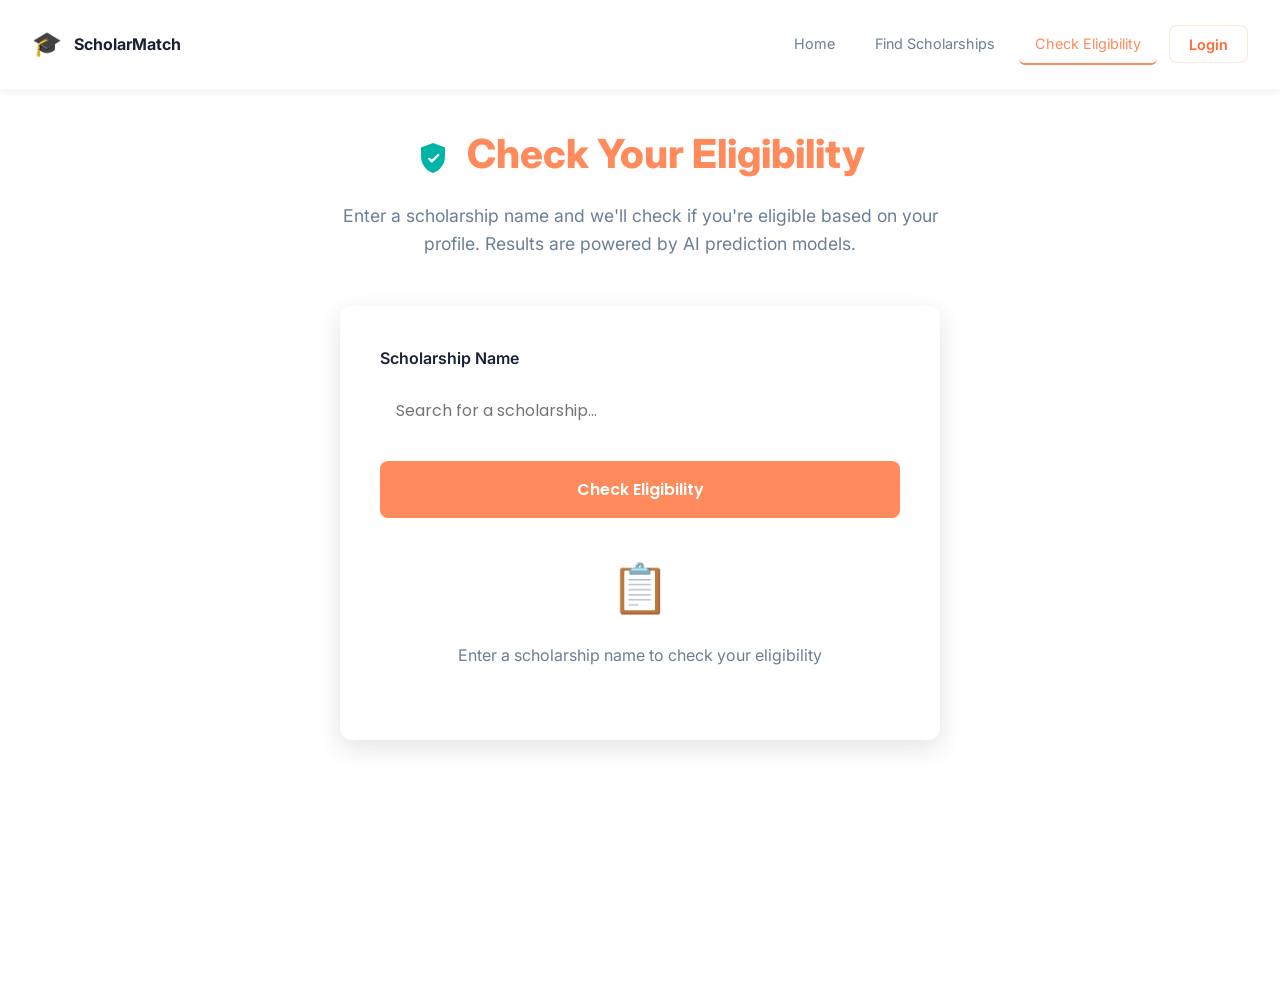
==== frontend/eligibility.html @ 8533b919 "Added check eligibility model" ====
<!DOCTYPE html>
<html lang="en">
<head>
  <meta charset="UTF-8" />
  <meta name="viewport" content="width=device-width, initial-scale=1.0" />
  <title>Eligibility Predictor - ScholarMatch</title>
  <link rel="preconnect" href="https://fonts.googleapis.com">
  <link rel="preconnect" href="https://fonts.gstatic.com" crossorigin>
  <link href="https://fonts.googleapis.com/css2?family=Poppins:wght@300;400;600;700;800&family=Inter:wght@400;500;600&display=swap" rel="stylesheet">
  <link rel="stylesheet" href="styles.css" />
  <style>
    body {
      background-color: var(--bg-light);
    }

    .eligibility-wrapper {
      min-height: 100vh;
      display: flex;
      flex-direction: column;
    }

    .eligibility-container {
      max-width: 1000px;
      margin: 0 auto;
      padding: 2rem 1rem;
      flex: 1;
      width: 100%;
    }

    .eligibility-hero {
      text-align: center;
      margin-bottom: 3rem;
    }

    .eligibility-hero h1 {
      font-size: 2.5rem;
      margin-bottom: 1rem;
      color: var(--primary);
      font-weight: 800;
    }

    .eligibility-hero p {
      font-size: 1.1rem;
      color: var(--text-light);
      max-width: 600px;
      margin: 0 auto;
    }

    .eligibility-card {
      background: var(--surface);
      padding: 2.5rem;
      border-radius: 12px;
      box-shadow: var(--shadow-md);
      max-width: 600px;
      margin: 0 auto;
    }

    .scholarship-input-group {
      margin-bottom: 1.5rem;
    }

    .scholarship-input-group label {
      display: block;
      font-size: 1rem;
      font-weight: 600;
      margin-bottom: 0.75rem;
      color: var(--text);
    }

    .search-input-wrapper {
      position: relative;
    }

    .scholarship-input-group input {
      width: 100%;
      padding: 0.875rem 1rem;
      border: 2px solid var(--border-color);
      border-radius: 8px;
      font-size: 1rem;
      font-family: 'Poppins', sans-serif;
      transition: all 0.3s ease;
      background: white;
    }

    .scholarship-input-group input:focus {
      outline: none;
      border-color: var(--primary);
      box-shadow: 0 0 0 3px rgba(255, 138, 91, 0.1);
    }

    .autocomplete-list {
      position: absolute;
      top: 100%;
      left: 0;
      right: 0;
      background: white;
      border: 2px solid var(--border-color);
      border-top: none;
      border-radius: 0 0 8px 8px;
      max-height: 300px;
      overflow-y: auto;
      z-index: 10;
      display: none;
      margin-top: -2px;
    }

    .autocomplete-list.active {
      display: block;
    }

    .autocomplete-item {
      padding: 0.75rem 1rem;
      cursor: pointer;
      transition: background 0.2s;
      font-size: 0.95rem;
    }

    .autocomplete-item:hover {
      background: var(--bg-light);
    }

    .autocomplete-item.selected {
      background: var(--primary);
      color: white;
    }

    .check-btn {
      width: 100%;
      padding: 1rem;
      background: var(--primary);
      color: white;
      border: none;
      border-radius: 8px;
      font-size: 1rem;
      font-weight: 600;
      cursor: pointer;
      transition: all 0.3s ease;
      font-family: 'Poppins', sans-serif;
    }

    .check-btn:hover:not(:disabled) {
      background: var(--primary-dark, #FF6B3D);
      transform: translateY(-2px);
      box-shadow: var(--shadow-lg);
    }

    .check-btn:active:not(:disabled) {
      transform: translateY(0);
    }

    .check-btn:disabled {
      opacity: 0.6;
      cursor: not-allowed;
    }

    .error-message {
      background: #fee2e2;
      color: #dc2626;
      padding: 1rem;
      border-radius: 8px;
      margin-bottom: 1rem;
      border-left: 4px solid #dc2626;
      display: none;
    }

    .error-message.show {
      display: block;
    }

    .loading-spinner {
      width: 40px;
      height: 40px;
      border: 4px solid var(--bg-light);
      border-top-color: var(--primary);
      border-radius: 50%;
      animation: spin 1s linear infinite;
      margin: 0 auto;
    }

    @keyframes spin {
      to { transform: rotate(360deg); }
    }

    .result-section {
      margin-top: 2rem;
      padding: 2rem;
      background: var(--bg-light);
      border-radius: 12px;
      display: none;
    }

    .result-section.show {
      display: block;
      animation: slideUp 0.3s ease;
    }

    @keyframes slideUp {
      from {
        opacity: 0;
        transform: translateY(20px);
      }
      to {
        opacity: 1;
        transform: translateY(0);
      }
    }

    .result-header {
      text-align: center;
      margin-bottom: 2rem;
    }

    .result-status {
      font-size: 3rem;
      margin-bottom: 1rem;
    }

    .result-status.eligible .icon {
      color: #10b981;
    }

    .result-status.not-eligible .icon {
      color: #dc2626;
    }

    .result-status.marginal .icon {
      color: #f59e0b;
    }

    .result-message {
      font-size: 1.5rem;
      font-weight: 700;
      color: var(--text);
      margin-bottom: 0.5rem;
    }

    .result-scholarship-name {
      font-size: 1.1rem;
      color: var(--text-light);
      margin-bottom: 1.5rem;
    }

    .percentage-display {
      font-size: 4rem;
      font-weight: 800;
      color: var(--primary);
      margin-bottom: 0.5rem;
    }

    .percentage-label {
      font-size: 0.95rem;
      color: var(--text-light);
      margin-bottom: 1.5rem;
    }

    .progress-bar {
      width: 100%;
      height: 10px;
      background: var(--bg-light);
      border-radius: 10px;
      overflow: hidden;
      margin-bottom: 2rem;
    }

    .progress-fill {
      height: 100%;
      background: var(--primary);
      transition: width 0.5s ease;
    }

    .result-grid {
      display: grid;
      grid-template-columns: 1fr 1fr;
      gap: 1.5rem;
      margin-bottom: 2rem;
    }

    @media (max-width: 600px) {
      .result-grid {
        grid-template-columns: 1fr;
      }
    }

    .result-card {
      background: var(--surface);
      padding: 1.5rem;
      border-radius: 8px;
      border-left: 4px solid var(--accent);
    }

    .result-card-label {
      font-size: 0.85rem;
      color: var(--text-light);
      text-transform: uppercase;
      letter-spacing: 0.5px;
      margin-bottom: 0.5rem;
      font-weight: 600;
    }

    .result-card-value {
      font-size: 1.25rem;
      font-weight: 700;
      color: var(--text);
    }

    .result-card-value.positive {
      color: #10b981;
    }

    .result-card-value.negative {
      color: #dc2626;
    }

    .eligibility-details {
      background: var(--surface);
      padding: 1.5rem;
      border-radius: 8px;
      margin-bottom: 2rem;
    }

    .details-title {
      font-size: 1rem;
      font-weight: 700;
      color: var(--text);
      margin-bottom: 1rem;
      padding-bottom: 1rem;
      border-bottom: 1px solid var(--border-color);
    }

    .detail-item {
      display: flex;
      justify-content: space-between;
      padding: 0.75rem 0;
      font-size: 0.95rem;
    }

    .detail-label {
      color: var(--text-light);
    }

    .detail-value {
      color: var(--text);
      font-weight: 600;
    }

    .confidence-info {
      background: rgba(255, 138, 91, 0.1);
      padding: 1rem;
      border-radius: 8px;
      text-align: center;
      margin-top: 1.5rem;
    }

    .confidence-label {
      font-size: 0.85rem;
      color: var(--text-light);
      text-transform: uppercase;
      letter-spacing: 0.5px;
      margin-bottom: 0.5rem;
    }

    .confidence-value {
      font-size: 1.5rem;
      font-weight: 700;
      color: var(--primary);
    }

    .empty-state {
      text-align: center;
      padding: 2rem;
      color: var(--text-light);
    }

    .empty-state-icon {
      font-size: 3rem;
      margin-bottom: 1rem;
    }

    @media (max-width: 768px) {
      .eligibility-hero h1 {
        font-size: 1.75rem;
      }

      .eligibility-card {
        padding: 1.5rem;
      }

      .percentage-display {
        font-size: 2.5rem;
      }
    }
  </style>
</head>
<body>
  <!-- Dashboard Header -->
  <header class="dashboard-header">
    <div class="dashboard-header-content">
      <a href="/" class="dashboard-logo">
        <span style="font-size: 1.5rem;">🎓</span>
        <strong>ScholarMatch</strong>
      </a>
      <nav class="dashboard-nav" style="margin-left:auto;">
        <a href="/">Home</a>
        <a href="/index.html">Find Scholarships</a>
        <a href="/eligibility" style="color: var(--primary); border-bottom: 2px solid var(--primary);">Check Eligibility</a>
      </nav>
      <div class="auth-buttons" style="display:flex;align-items:center;gap:0.5rem;margin-left:0.75rem;">
        <div class="profile-menu">
          <a href="/login.html" id="loginBtn" class="nav-link nav-link--login">Login</a>
          <div id="profileDropdown" class="profile-dropdown">
            <a href="#" id="logoutDropdownBtn" class="dropdown-item">Logout</a>
          </div>
        </div>
      </div>
    </div>
  </header>

  <div class="eligibility-wrapper">
    <div class="eligibility-container">
      <!-- Hero Section -->
      <div class="eligibility-hero">
        <h1>
          <svg aria-hidden="true" width="36" height="36" viewBox="0 0 24 24" fill="none" xmlns="http://www.w3.org/2000/svg" style="vertical-align:middle;margin-right:8px;">
            <path d="M12 2L4 5v6c0 5 3.58 9.74 8 11 4.42-1.26 8-6 8-11V5l-8-3z" fill="#00B4A6"/>
            <path d="M9.5 12.5l1.75 1.75L15.5 10" stroke="#fff" stroke-width="1.6" stroke-linecap="round" stroke-linejoin="round"/>
          </svg>
          Check Your Eligibility
        </h1>
        <p>Enter a scholarship name and we'll check if you're eligible based on your profile. Results are powered by AI prediction models.</p>
      </div>

      <!-- Main Card -->
      <div class="eligibility-card">
        <div id="errorMessage" class="error-message"></div>

        <!-- Search Form -->
        <form id="eligibilityForm">
          <div class="scholarship-input-group">
            <label for="scholarshipName">Scholarship Name</label>
            <div class="search-input-wrapper">
              <input
                type="text"
                id="scholarshipName"
                placeholder="Search for a scholarship..."
                autocomplete="off"
                required
              />
              <div id="autocompleteList" class="autocomplete-list"></div>
            </div>
          </div>
          <button type="submit" class="check-btn" id="checkBtn" data-state="check">Check Eligibility</button>
        </form>

        <!-- Loading State -->
        <div id="loadingState" style="display: none; text-align: center; padding: 2rem;">
          <div class="loading-spinner"></div>
          <p style="margin-top: 1rem; color: var(--text-light);">Analyzing your eligibility...</p>
        </div>

        <!-- Result Section -->
        <div id="resultSection" class="result-section">
          <!-- Result Header -->
          <div class="result-header">
            <div class="result-status" id="resultStatus">
              <span class="icon" id="statusIcon"></span>
            </div>
            <div class="result-message" id="resultMessage"></div>
            <div class="result-scholarship-name" id="scholarshipNameDisplay"></div>
          </div>

          <!-- Percentage Display -->
          <div style="text-align: center; margin-bottom: 2rem;">
            <div class="percentage-display" id="percentageDisplay"></div>
            <div class="percentage-label">Eligibility Percentage</div>
          </div>

          <!-- Progress Bar -->
          <div class="progress-bar">
            <div id="progressFill" class="progress-fill" style="width: 0%"></div>
          </div>

          <!-- Key Metrics -->
          <div class="result-grid">
            <div class="result-card">
              <div class="result-card-label">Your Marks</div>
              <div class="result-card-value" id="yourMarks"></div>
            </div>
            <div class="result-card">
              <div class="result-card-label">Required Marks</div>
              <div class="result-card-value" id="requiredMarks"></div>
            </div>
            <div class="result-card">
              <div class="result-card-label">Your Income</div>
              <div class="result-card-value" id="yourIncome"></div>
            </div>
            <div class="result-card">
              <div class="result-card-label">Max Eligible Income</div>
              <div class="result-card-value" id="maxIncome"></div>
            </div>
          </div>

          <!-- Eligibility Details -->
          <div class="eligibility-details">
            <div class="details-title">Scholarship Requirements</div>
            <div class="detail-item">
              <span class="detail-label">Category</span>
              <span class="detail-value" id="reqCategory">-</span>
            </div>
            <div class="detail-item">
              <span class="detail-label">Gender</span>
              <span class="detail-value" id="reqGender">-</span>
            </div>
            <div class="detail-item">
              <span class="detail-label">Disability</span>
              <span class="detail-value" id="reqDisability">-</span>
            </div>
            <div class="detail-item">
              <span class="detail-label">Education Level</span>
              <span class="detail-value" id="reqEducation">-</span>
            </div>
          </div>

          <!-- Confidence Info -->
          <div class="confidence-info">
            <div class="confidence-label">Model Confidence</div>
            <div class="confidence-value" id="confidenceDisplay"></div>
          </div>
        </div>

        <!-- Empty State -->
        <div id="emptyState" class="empty-state">
          <div class="empty-state-icon">📋</div>
          <p>Enter a scholarship name to check your eligibility</p>
        </div>
      </div>
    </div>
  </div>

  <script>
    const API_BASE = '/api';
    let scholarshipsList = [];

    // Fetch scholarship names on page load
    async function loadScholarshipNames() {
      try {
        const response = await fetch(`${API_BASE}/scholarship-names`);
        const data = await response.json();
        scholarshipsList = data.names || [];
      } catch (error) {
        console.error('Error loading scholarship names:', error);
      }
    }

    // Autocomplete functionality
    const scholarshipInput = document.getElementById('scholarshipName');
    const autocompleteList = document.getElementById('autocompleteList');

    scholarshipInput.addEventListener('input', (e) => {
      const value = e.target.value.toLowerCase().trim();
      
      if (!value) {
        autocompleteList.classList.remove('active');
        return;
      }

      const filtered = scholarshipsList.filter(name => 
        name.toLowerCase().includes(value)
      ).slice(0, 10);

      if (filtered.length === 0) {
        autocompleteList.classList.remove('active');
        return;
      }

      autocompleteList.innerHTML = filtered.map((name, index) => `
        <div class="autocomplete-item" data-value="${name}">${name}</div>
      `).join('');

      autocompleteList.classList.add('active');

      // Add click handlers to autocomplete items — set value and submit form in one click
      document.querySelectorAll('.autocomplete-item').forEach(item => {
        item.addEventListener('click', () => {
          const val = item.getAttribute('data-value');
          scholarshipInput.value = val;
          autocompleteList.classList.remove('active');
          // submit the form programmatically so the existing submit handler runs
          const form = document.getElementById('eligibilityForm');
          if (form) {
            if (typeof form.requestSubmit === 'function') {
              form.requestSubmit();
            } else {
              form.dispatchEvent(new Event('submit', { bubbles: true, cancelable: true }));
            }
          }
        });
      });
    });

    // Close autocomplete on blur
    scholarshipInput.addEventListener('blur', () => {
      setTimeout(() => {
        autocompleteList.classList.remove('active');
      }, 200);
    });

    // Form submission
    document.getElementById('eligibilityForm').addEventListener('submit', async (e) => {
      e.preventDefault();

      const scholarshipName = scholarshipInput.value.trim();
      if (!scholarshipName) {
        showError('Please enter a scholarship name');
        return;
      }

      // Show loading state
      const checkBtn = document.getElementById('checkBtn');
      if (checkBtn) {
        checkBtn.type = 'submit';
        checkBtn.onclick = null;
        checkBtn.textContent = 'Checking...';
      }
      document.getElementById('loadingState').style.display = 'block';
      document.getElementById('resultSection').classList.remove('show');
      document.getElementById('emptyState').style.display = 'none';
      document.getElementById('errorMessage').classList.remove('show');
      document.getElementById('checkBtn').disabled = true;

      try {
        const response = await fetch(`${API_BASE}/check-scholarship-eligibility`, {
          method: 'POST',
          headers: {
            'Content-Type': 'application/json'
          },
          body: JSON.stringify({ scholarship_name: scholarshipName })
        });

        const result = await response.json();

        if (!response.ok) {
          if (response.status === 401) {
            showError('Please log in to check eligibility');
          } else if (response.status === 404) {
            showError(result.error || 'Scholarship not found');
          } else {
            showError(result.error || 'Error checking eligibility');
          }
          document.getElementById('loadingState').style.display = 'none';
          return;
        }

        displayResults(result);
      } catch (error) {
        console.error('Error:', error);
        showError('Network error. Please try again.');
        document.getElementById('loadingState').style.display = 'none';
      } finally {
        // If results are not shown (error), restore button label
        const checkBtnFinally = document.getElementById('checkBtn');
        if (checkBtnFinally && !document.getElementById('resultSection').classList.contains('show')) {
          checkBtnFinally.textContent = 'Check Eligibility';
          checkBtnFinally.type = 'submit';
          checkBtnFinally.onclick = null;
        }
        document.getElementById('checkBtn').disabled = false;
      }
    });

    function showError(message) {
      const errorDiv = document.getElementById('errorMessage');
      errorDiv.textContent = message;
      errorDiv.classList.add('show');
    }

    function displayResults(data) {
      document.getElementById('loadingState').style.display = 'none';
      document.getElementById('emptyState').style.display = 'none';
      
      const percentage = data.eligibility_percentage;
      const isEligible = data.eligible;

      // Update status
      const statusElement = document.getElementById('resultStatus');
      let icon, message;
      
      if (isEligible) {
        if (percentage >= 80) {
          icon = '✅';
          message = 'Highly Eligible';
          statusElement.className = 'result-status eligible';
        } else {
          icon = '⚠️';
          message = 'Marginally Eligible';
          statusElement.className = 'result-status marginal';
        }
      } else {
        icon = '❌';
        message = 'Not Eligible';
        statusElement.className = 'result-status not-eligible';
      }

      document.getElementById('statusIcon').textContent = icon;
      document.getElementById('resultMessage').textContent = message;
      document.getElementById('scholarshipNameDisplay').textContent = data.scholarship_name;

      // Update percentage
      document.getElementById('percentageDisplay').textContent = percentage.toFixed(1) + '%';
      document.getElementById('progressFill').style.width = percentage + '%';

      // Update metrics
      document.getElementById('yourMarks').textContent = data.student_marks?.toFixed(1) || 'N/A';
      document.getElementById('requiredMarks').textContent = data.required_marks?.toFixed(1) || 'N/A';
      
      const yourIncomeText = data.student_income 
        ? '₹' + Math.round(data.student_income).toLocaleString('en-IN')
        : 'N/A';
      document.getElementById('yourIncome').textContent = yourIncomeText;

      const maxIncomeText = data.max_eligible_income
        ? '₹' + Math.round(data.max_eligible_income).toLocaleString('en-IN')
        : 'N/A';
      document.getElementById('maxIncome').textContent = maxIncomeText;

      // Update requirements
      if (data.scholarship_requirements) {
        document.getElementById('reqCategory').textContent = data.scholarship_requirements.category || '-';
        document.getElementById('reqGender').textContent = data.scholarship_requirements.gender || '-';
        document.getElementById('reqDisability').textContent = data.scholarship_requirements.disability || '-';
        document.getElementById('reqEducation').textContent = data.scholarship_requirements.education_level || '-';
      }

      // Update confidence
      const confidencePercent = (data.confidence * 100).toFixed(0);
      document.getElementById('confidenceDisplay').textContent = confidencePercent + '%';

      // Show result section
      document.getElementById('resultSection').classList.add('show');

      // Switch check button to recommendations action
      setRecommendationButton(data.scholarship_name);
    }
    
    // After showing results, switch the check button into a find scholarship button
    function setRecommendationButton(scholarshipName) {
      const btn = document.getElementById('checkBtn');
      if (!btn) return;
      btn.textContent = 'Find Scholarship';
      btn.type = 'button';
      btn.setAttribute('data-state', 'find');
      btn.onclick = () => {
        // Navigate to recommendations page
        const target = 'index.html';
        window.location.href = target;
      };
    }

    // Initialize
    loadScholarshipNames();
  </script>
</body>
</html>
---- frontend/styles.css ----
:root {
  /* New Orange & Teal Color Scheme */
  --primary: #FF8A5B;
  --primary-dark: #FF6B35;
  --primary-light: #FFB08A;
  --accent: #00B4A6;
  --accent-dark: #008B7F;
  --accent-light: #5FD4C9;
  
  /* Neutrals */
  --bg: #F8FAFB;
  --bg-secondary: #F0F4F7;
  --surface: rgba(255, 255, 255, 0.98);
  --surface-dark: rgba(20, 30, 45, 0.95);
  --text: #1a2332;
  --text-light: #6b7f95;
  --border: rgba(0, 180, 166, 0.12);
  --border-light: rgba(255, 138, 91, 0.08);
  
  /* Shadows */
  --shadow-sm: 0 2px 8px rgba(26, 35, 50, 0.06);
  --shadow-md: 0 8px 24px rgba(26, 35, 50, 0.12);
  --shadow-lg: 0 16px 40px rgba(26, 35, 50, 0.16);
  --shadow-xl: 0 24px 56px rgba(26, 35, 50, 0.2);
  
  /* Transitions */
  --transition-fast: 0.15s ease-out;
  --transition-base: 0.3s ease-out;
  --transition-slow: 0.5s ease-out;
}

* {
  box-sizing: border-box;
  margin: 0;
  padding: 0;
}

html, body {
  margin: 0;
  padding: 0;
  overflow-x: hidden;
}

body {
  font-family: 'Inter', system-ui, -apple-system, Segoe UI, Roboto, sans-serif;
  color: var(--text);
  background: var(--bg);
  line-height: 1.6;
}

::selection {
  background: #ffd3bf;
  color: #111827;
  -webkit-text-fill-color: #111827;
  text-shadow: none;
}

::-moz-selection {
  background: #ffd3bf;
  color: #111827;
  -webkit-text-fill-color: #111827;
  text-shadow: none;
}

body.welcome-page {
  background: linear-gradient(135deg, #f8fafb 0%, #f0f4f7 100%);
}

/* ============= WELCOME PAGE STYLES ============= */

.bg-wrapper {
  position: fixed;
  top: 0;
  left: 0;
  width: 100%;
  height: 100%;
  z-index: -1;
  pointer-events: none;
  overflow: hidden;
}

.gradient-blob {
  position: absolute;
  border-radius: 50%;
  filter: blur(100px);
  opacity: 0.6;
  animation: float 15s ease-in-out infinite;
}

.blob-1 {
  width: 400px;
  height: 400px;
  background: linear-gradient(135deg, #FF8A5B, #FFB08A);
  top: -100px;
  right: -50px;
  animation-delay: 0s;
}

.blob-2 {
  width: 350px;
  height: 350px;
  background: linear-gradient(135deg, #00B4A6, #5FD4C9);
  bottom: 50px;
  left: -100px;
  animation-delay: 2s;
}

.blob-3 {
  width: 300px;
  height: 300px;
  background: linear-gradient(135deg, #FF6B35, #00B4A6);
  top: 50%;
  left: 50%;
  animation-delay: 4s;
}

@keyframes float {
  0%, 100% { transform: translateY(0px) scale(1); }
  50% { transform: translateY(-30px) scale(1.1); }
}

/* Navigation Header */
.nav-header {
  position: sticky;
  top: 0;
  z-index: 100;
  background: rgba(248, 250, 251, 0.8);
  backdrop-filter: blur(20px);
  border-bottom: 1px solid var(--border-light);
  padding: 1rem 0;
}

.nav-container {
  max-width: 1200px;
  margin: 0 auto;
  padding: 0 2rem;
  display: flex;
  justify-content: space-between;
  align-items: center;
  gap: 1rem;
}

.nav-left {
  display: flex;
  align-items: center;
  gap: 1rem;
  flex-wrap: wrap;
}

.nav-actions {
  display: flex;
  gap: 0.75rem;
  flex-wrap: wrap;
}

.logo {
  display: flex;
  align-items: center;
  gap: 0.75rem;
  text-decoration: none;
  color: var(--text);
  cursor: pointer;
  transition: transform var(--transition-base);
}

.logo:hover {
  transform: translateY(-2px);
}

.logo-icon {
  font-size: 1.75rem;
  animation: bounce 2s ease-in-out infinite;
}

.logo-text {
  font-family: 'Poppins', sans-serif;
  font-size: 1.5rem;
  font-weight: 800;
  margin: 0;
  background: linear-gradient(135deg, var(--primary), var(--accent));
  -webkit-background-clip: text;
  -webkit-text-fill-color: transparent;
  background-clip: text;
}

.nav-link {
  padding: 0.6rem 1.2rem;
  background: var(--primary);
  color: white;
  text-decoration: none;
  border-radius: 8px;
  font-weight: 600;
  font-size: 0.9rem;
  transition: all var(--transition-base);
}

.nav-link--register {
  background: linear-gradient(135deg, #00B4A6, #008B7F);
}

.nav-link--login {
  background: rgba(255, 255, 255, 0.95);
  color: var(--primary-dark);
  border: 1px solid rgba(255, 106, 53, 0.18);
}

.nav-link--login:hover {
  background: #fff;
  color: var(--primary-dark);
}

.nav-link:hover {
  background: var(--primary-dark);
  transform: translateY(-2px);
  box-shadow: 0 8px 16px rgba(255, 106, 53, 0.25);
}

/* Profile dropdown */
.profile-menu {
  position: relative;
  display: inline-block;
}

.profile-dropdown {
  display: none;
  position: absolute;
  right: 0;
  top: calc(100% + 8px);
  min-width: 160px;
  padding: 6px;
  border-radius: 10px;
  background: #ffffff;
  border: 1px solid rgba(26, 35, 50, 0.08);
  box-shadow: 0 10px 26px rgba(26, 35, 50, 0.14);
  z-index: 1000;
}

.dropdown-item {
  display: block;
  width: 100%;
  text-decoration: none;
  color: #c62828;
  background: transparent;
  padding: 0.55rem 0.75rem;
  border-radius: 8px;
  font-weight: 600;
  font-size: 0.92rem;
  transition: background var(--transition-fast), color var(--transition-fast), transform var(--transition-fast);
}

.dropdown-item:hover {
  background: rgba(198, 40, 40, 0.1);
  color: #b71c1c;
  transform: translateX(2px);
}

/* Hero Section */
.hero {
  padding: 5rem 2rem;
  margin-top: 2rem;
}

.hero-container {
  max-width: 1200px;
  margin: 0 auto;
  display: grid;
  grid-template-columns: 1fr 1fr;
  gap: 4rem;
  align-items: center;
}

.hero-badge {
  display: inline-flex;
  align-items: center;
  gap: 0.5rem;
  background: rgba(0, 180, 166, 0.1);
  border: 1px solid rgba(0, 180, 166, 0.3);
  padding: 0.6rem 1.2rem;
  border-radius: 50px;
  color: var(--accent-dark);
  font-weight: 600;
  font-size: 0.9rem;
  margin-bottom: 1.5rem;
  animation: fadeInDown 0.6s ease-out;
}

.hero-title {
  font-family: 'Poppins', sans-serif;
  font-size: clamp(2.5rem, 5vw, 4rem);
  font-weight: 800;
  line-height: 1.2;
  margin-bottom: 1.5rem;
  animation: fadeInUp 0.8s ease-out 0.2s both;
}

.gradient-text {
  background: linear-gradient(135deg, var(--primary), var(--accent));
  -webkit-background-clip: text;
  -webkit-text-fill-color: transparent;
  background-clip: text;
}

.hero-subtitle {
  font-size: 1.1rem;
  color: var(--text-light);
  line-height: 1.8;
  margin-bottom: 2rem;
  animation: fadeInUp 0.8s ease-out 0.4s both;
}

.hero-cta {
  display: flex;
  gap: 1rem;
  flex-wrap: wrap;
  animation: fadeInUp 0.8s ease-out 0.6s both;
}

.btn-cta {
  display: inline-flex;
  align-items: center;
  gap: 0.5rem;
  padding: 1rem 1.8rem;
  border: none;
  border-radius: 10px;
  font-weight: 700;
  font-size: 1rem;
  text-decoration: none;
  cursor: pointer;
  transition: all var(--transition-base);
  position: relative;
  overflow: hidden;
}

.btn-cta::before {
  content: '';
  position: absolute;
  top: 0;
  left: -100%;
  width: 100%;
  height: 100%;
  background: rgba(255, 255, 255, 0.2);
  transition: left var(--transition-base);
  z-index: -1;
}

.btn-cta:hover::before {
  left: 100%;
}

.btn-cta-primary {
  background: linear-gradient(135deg, var(--primary), var(--primary-dark));
  color: white;
  box-shadow: 0 8px 24px rgba(255, 106, 53, 0.3);
}

.btn-cta-primary:hover {
  transform: translateY(-4px);
  box-shadow: 0 12px 32px rgba(255, 106, 53, 0.4);
}

.btn-cta-secondary {
  background: var(--surface);
  color: var(--text);
  border: 2px solid var(--accent);
}

.btn-cta-secondary:hover {
  background: rgba(0, 180, 166, 0.05);
  transform: translateY(-4px);
}

.btn-large {
  padding: 1.2rem 2.4rem;
  font-size: 1.1rem;
}

.arrow {
  transition: transform var(--transition-base);
}

.btn-cta:hover .arrow {
  transform: translateX(4px);
}

/* Hero Visual - Floating Cards */
.hero-visual {
  position: relative;
  height: 400px;
}

.floating-card {
  position: absolute;
  background: var(--surface);
  border: 1px solid var(--border);
  border-radius: 12px;
  padding: 1.5rem;
  box-shadow: var(--shadow-lg);
  backdrop-filter: blur(10px);
  animation: float 6s ease-in-out infinite;
  text-align: center;
}

.card-1 {
  width: 140px;
  top: 0;
  right: 0;
  animation-delay: 0s;
}

.card-2 {
  width: 140px;
  bottom: 50px;
  left: 20px;
  animation-delay: 1s;
}

.card-3 {
  width: 140px;
  bottom: 0;
  right: 80px;
  animation-delay: 2s;
}

.card-icon {
  font-size: 2.5rem;
  margin-bottom: 0.5rem;
}

.floating-card p {
  font-size: 0.85rem;
  color: var(--text-light);
  margin-bottom: 0.5rem;
}

.score {
  display: block;
  font-size: 1.5rem;
  font-weight: 800;
  background: linear-gradient(135deg, var(--primary), var(--accent));
  -webkit-background-clip: text;
  -webkit-text-fill-color: transparent;
  background-clip: text;
}

/* Stats Section */
.stats {
  padding: 4rem 2rem;
  background: var(--surface);
  border-top: 1px solid var(--border-light);
  border-bottom: 1px solid var(--border-light);
}

.stats-container {
  max-width: 1200px;
  margin: 0 auto;
  display: grid;
  grid-template-columns: repeat(auto-fit, minmax(250px, 1fr));
  gap: 2rem;
}

.stat-card {
  text-align: center;
  padding: 2rem;
  background: linear-gradient(135deg, rgba(255, 138, 91, 0.05), rgba(0, 180, 166, 0.05));
  border-radius: 12px;
  border: 1px solid var(--border);
  transition: all var(--transition-base);
}

.stat-card:hover {
  transform: translateY(-8px);
  border-color: var(--primary);
  box-shadow: 0 12px 32px rgba(255, 138, 91, 0.15);
}

.stat-number {
  font-family: 'Poppins', sans-serif;
  font-size: clamp(2rem, 5vw, 3rem);
  font-weight: 800;
  background: linear-gradient(135deg, var(--primary), var(--accent));
  -webkit-background-clip: text;
  -webkit-text-fill-color: transparent;
  background-clip: text;
  margin-bottom: 0.5rem;
}

.stat-label {
  color: var(--text-light);
  font-weight: 600;
  margin: 0;
}

/* How It Works Section */
.how-it-works {
  padding: 5rem 2rem;
  background: var(--bg);
}

.how-container,
.features-container {
  max-width: 1200px;
  margin: 0 auto;
}

.section-title {
  font-family: 'Poppins', sans-serif;
  font-size: clamp(2rem, 4vw, 3rem);
  font-weight: 800;
  text-align: center;
  margin-bottom: 0.5rem;
  color: var(--text);
}

.section-subtitle {
  text-align: center;
  color: var(--text-light);
  font-size: 1.1rem;
  margin-bottom: 3rem;
}

.steps-grid {
  display: grid;
  grid-template-columns: repeat(auto-fit, minmax(260px, 1fr));
  gap: 2rem;
}

.step-card {
  background: var(--surface);
  padding: 2rem;
  border-radius: 12px;
  border: 1px solid var(--border-light);
  text-align: center;
  transition: all var(--transition-base);
  position: relative;
  overflow: hidden;
}

.step-card::before {
  content: '';
  position: absolute;
  top: 0;
  left: -100%;
  width: 100%;
  height: 100%;
  background: linear-gradient(90deg, transparent, rgba(255, 138, 91, 0.1), transparent);
  transition: left 0.6s ease;
}

.step-card:hover::before {
  left: 100%;
}

.step-card:hover {
  border-color: var(--primary);
  box-shadow: var(--shadow-lg);
  transform: translateY(-8px);
}

.step-number {
  display: inline-flex;
  align-items: center;
  justify-content: center;
  width: 50px;
  height: 50px;
  background: linear-gradient(135deg, var(--primary), var(--primary-dark));
  color: white;
  border-radius: 50%;
  font-weight: 800;
  font-size: 1.5rem;
  margin-bottom: 1rem;
}

.step-icon {
  font-size: 3rem;
  margin-bottom: 1rem;
  display: block;
}

.step-card h3 {
  font-family: 'Poppins', sans-serif;
  font-size: 1.25rem;
  font-weight: 700;
  margin-bottom: 0.75rem;
  color: var(--text);
}

.step-card p {
  color: var(--text-light);
  margin: 0;
  line-height: 1.6;
}

.step-visual,
.feature-visual {
  display: flex;
  flex-direction: column;
  align-items: center;
  justify-content: center;
  gap: 0.5rem;
  min-height: 150px;
  margin: 0 0 1.25rem;
  border-radius: 18px;
  position: relative;
  overflow: hidden;
  box-shadow: inset 0 1px 0 rgba(255, 255, 255, 0.35);
}

.step-visual::before,
.feature-visual::before {
  content: '';
  position: absolute;
  inset: 0;
  background: radial-gradient(circle at top left, rgba(255,255,255,0.35), transparent 55%);
}

.step-visual-icon,
.feature-icon {
  position: relative;
  z-index: 1;
  font-size: 3rem;
  filter: drop-shadow(0 8px 16px rgba(26, 35, 50, 0.18));
}

.step-visual-svg,
.feature-visual-svg {
  width: 80px;
  height: 80px;
  filter: drop-shadow(0 8px 16px rgba(26, 35, 50, 0.18));
  animation: float 3s ease-in-out infinite;
}

@keyframes float {
  0%, 100% { transform: translateY(0px); }
  50% { transform: translateY(-8px); }
}

.step-chip {
  position: relative;
  z-index: 1;
  font-size: 0.78rem;
  font-weight: 700;
  letter-spacing: 0.04em;
  text-transform: uppercase;
  padding: 0.45rem 0.8rem;
  border-radius: 999px;
  background: rgba(255, 255, 255, 0.92);
  color: var(--text);
}

.step-visual-1 { background: linear-gradient(135deg, rgba(255, 138, 91, 0.18), rgba(255, 176, 138, 0.38)); }
.step-visual-2 { background: linear-gradient(135deg, rgba(0, 180, 166, 0.16), rgba(95, 212, 201, 0.38)); }
.step-visual-3 { background: linear-gradient(135deg, rgba(255, 212, 92, 0.18), rgba(255, 138, 91, 0.22)); }
.step-visual-4 { background: linear-gradient(135deg, rgba(99, 102, 241, 0.16), rgba(0, 180, 166, 0.2)); }

.feature-visual {
  min-height: 120px;
  margin-bottom: 1rem;
}

.feature-visual-1 { background: linear-gradient(135deg, rgba(255, 138, 91, 0.16), rgba(255, 176, 138, 0.3)); }
.feature-visual-2 { background: linear-gradient(135deg, rgba(255, 212, 92, 0.18), rgba(255, 138, 91, 0.22)); }
.feature-visual-3 { background: linear-gradient(135deg, rgba(26, 35, 50, 0.08), rgba(0, 180, 166, 0.18)); }
.feature-visual-4 { background: linear-gradient(135deg, rgba(99, 102, 241, 0.16), rgba(95, 212, 201, 0.22)); }
.feature-visual-5 { background: linear-gradient(135deg, rgba(0, 180, 166, 0.14), rgba(255, 176, 138, 0.24)); }
.feature-visual-6 { background: linear-gradient(135deg, rgba(255, 138, 91, 0.16), rgba(0, 180, 166, 0.16)); }

/* Features Section */
.features {
  padding: 5rem 2rem;
  background: var(--surface);
  border-top: 1px solid var(--border-light);
}

.features-grid {
  display: grid;
  grid-template-columns: repeat(auto-fit, minmax(280px, 1fr));
  gap: 2rem;
}

.feature-item {
  padding: 2rem;
  background: linear-gradient(135deg, rgba(255, 138, 91, 0.03), rgba(0, 180, 166, 0.03));
  border-radius: 12px;
  border: 1px solid var(--border);
  transition: all var(--transition-base);
  text-align: center;
}

.feature-item:hover {
  background: linear-gradient(135deg, rgba(255, 138, 91, 0.08), rgba(0, 180, 166, 0.08));
  border-color: var(--accent);
  transform: translateY(-6px);
  box-shadow: var(--shadow-md);
}

.feature-icon {
  font-size: 2.5rem;
  margin-bottom: 1rem;
  display: block;
}

.feature-item h3 {
  font-family: 'Poppins', sans-serif;
  font-weight: 700;
  margin-bottom: 0.75rem;
  color: var(--text);
}

.feature-item p {
  color: var(--text-light);
  margin: 0;
}

/* CTA Footer */
.cta-footer {
  padding: 5rem 2rem;
  background: linear-gradient(135deg, var(--primary), var(--primary-dark));
  text-align: center;
  color: white;
}

.cta-content h2 {
  font-family: 'Poppins', sans-serif;
  font-size: clamp(1.75rem, 4vw, 2.5rem);
  font-weight: 800;
  margin-bottom: 1rem;
}

.cta-content p {
  font-size: 1.1rem;
  margin-bottom: 2rem;
  opacity: 0.9;
}

/* ============= DASHBOARD STYLES ============= */

.dashboard-header {
  background: var(--surface);
  border-bottom: 1px solid var(--border-light);
  padding: 1.5rem 0;
  position: sticky;
  top: 0;
  z-index: 50;
  box-shadow: var(--shadow-sm);
}

.dashboard-header-content {
  max-width: 1400px;
  margin: 0 auto;
  padding: 0 2rem;
  display: flex;
  justify-content: space-between;
  align-items: center;
}

.dashboard-logo {
  display: flex;
  align-items: center;
  gap: 0.75rem;
  text-decoration: none;
  color: var(--text);
  font-weight: 700;
}

.dashboard-nav {
  display: flex;
  gap: 0.5rem;
}

.dashboard-nav a {
  padding: 0.5rem 1rem;
  text-decoration: none;
  color: var(--text-light);
  border-radius: 6px;
  transition: all var(--transition-base);
  font-size: 0.9rem;
}

.dashboard-nav a:hover {
  background: rgba(255, 138, 91, 0.1);
  color: var(--primary);
}

/* Main Container: filters | content | eligibility tab | ticker (right) */
.main-container {
  max-width: 1600px;
  margin: 0 auto;
  padding: 2rem;
  display: grid;
  grid-template-columns: minmax(260px, 300px) minmax(0, 1fr) minmax(240px, 300px);
  gap: 1.5rem;
  align-items: start;
}

/* Sidebar with Filters */
.filter-sidebar {
  background: var(--surface);
  border-radius: 12px;
  padding: 2rem;
  height: fit-content;
  position: sticky;
  top: 120px;
  border: 1px solid var(--border-light);
  box-shadow: var(--shadow-sm);
}

.filter-sidebar h3 {
  font-family: 'Poppins', sans-serif;
  font-size: 1.1rem;
  font-weight: 700;
  margin-bottom: 1.5rem;
  color: var(--text);
}

.filter-group {
  margin-bottom: 1.5rem;
}

.filter-group label {
  display: block;
  font-size: 0.85rem;
  font-weight: 600;
  color: var(--text);
  margin-bottom: 0.5rem;
}

.filter-group input,
.filter-group select {
  width: 100%;
  padding: 0.65rem;
  border: 1px solid var(--border);
  border-radius: 8px;
  background: var(--bg);
  color: var(--text);
  font-size: 0.9rem;
  transition: all var(--transition-base);
  font-family: inherit;
}

.filter-group input:focus,
.filter-group select:focus {
  outline: none;
  border-color: var(--primary);
  box-shadow: 0 0 0 3px rgba(255, 138, 91, 0.1);
  background: white;
}

.filter-btn {
  width: 100%;
  padding: 0.75rem;
  margin-top: 1rem;
  background: linear-gradient(135deg, var(--primary), var(--primary-dark));
  color: white;
  border: none;
  border-radius: 8px;
  font-weight: 700;
  cursor: pointer;
  transition: all var(--transition-base);
}

.filter-btn:hover {
  transform: translateY(-2px);
  box-shadow: 0 8px 16px rgba(255, 106, 53, 0.3);
}

/* Main Content Area */
.content-area {
  display: flex;
  flex-direction: column;
  gap: 2rem;
  min-width: 0;
}

/* Recommendations section with spacing */
.recommendations-section {
  margin-top: 2rem;
}

/* Bordered scroll regions for cards (page height stays stable) */
.cards-scroll-panel {
  border: 2px solid var(--border);
  border-radius: 12px;
  background: var(--surface);
  max-height: min(58vh, 560px);
  min-height: 180px;
  overflow-y: auto;
  overflow-x: hidden;
  padding: 1rem;
  box-shadow: inset 0 1px 3px rgba(0, 0, 0, 0.04);
}

.cards-scroll-panel--saved {
  max-height: min(34vh, 380px);
}

.cards-scroll-panel .cards {
  margin: 0;
}

.cards-scroll-panel .empty-state--panel {
  min-height: 160px;
  display: flex;
  flex-direction: column;
  align-items: center;
  justify-content: center;
  text-align: center;
  padding: 2rem 1rem;
}

.cards-scroll-panel .card:hover {
  transform: translateY(-2px);
}

/* Right sidebar ticker */
.ticker-sidebar {
  background: var(--surface);
  border-radius: 12px;
  padding: 1.25rem 1.25rem 1rem;
  border: 1px solid var(--border-light);
  box-shadow: var(--shadow-sm);
  position: sticky;
  top: 100px;
  max-height: calc(100vh - 120px);
  display: flex;
  flex-direction: column;
  min-width: 0;
}

.eligibility-tab {
  position: relative;
  width: 100%;
  display: flex;
  flex-direction: row;
  align-items: center;
  justify-content: flex-start;
  gap: 1.2rem;
  padding: 1.2rem 1.8rem;
  border-radius: 14px;
  text-decoration: none;
  text-align: left;
  color: #10212f;
  background:
    radial-gradient(circle at top left, rgba(255, 255, 255, 0.5), transparent 40%),
    linear-gradient(135deg, rgba(255, 138, 91, 0.12), rgba(0, 180, 166, 0.12));
  border: 1px solid rgba(0, 180, 166, 0.2);
  box-shadow: 0 12px 28px rgba(26, 35, 50, 0.1);
  margin-bottom: 1.5rem;
  overflow: hidden;
  transition: transform var(--transition-base), box-shadow var(--transition-base), background var(--transition-base);
}

.eligibility-tab::before {
  content: '';
  position: absolute;
  inset: 10px;
  border-radius: 20px;
  border: 1px solid rgba(255, 255, 255, 0.5);
  pointer-events: none;
}

.eligibility-tab:hover {
  transform: translateX(4px);
  box-shadow: 0 18px 42px rgba(26, 35, 50, 0.15);
  background:
    radial-gradient(circle at top left, rgba(255, 255, 255, 0.65), transparent 40%),
    linear-gradient(135deg, rgba(255, 138, 91, 0.18), rgba(0, 180, 166, 0.18));
}

.eligibility-tab__label {
  font-family: 'Poppins', sans-serif;
  font-size: 1rem;
  font-weight: 700;
  letter-spacing: 0.02em;
  color: var(--primary-dark);
  flex: 1;
}

.eligibility-tab__icon {
  display: grid;
  place-items: center;
  width: 48px;
  height: 48px;
  flex-shrink: 0;
  border-radius: 12px;
  background: rgba(255, 138, 91, 0.15);
  box-shadow: inset 0 1px 0 rgba(255, 255, 255, 0.6), 0 6px 14px rgba(255, 138, 91, 0.2);
  font-size: 1.25rem;
}

.eligibility-tab__icon svg {
  width: 24px;
  height: 24px;
}

.eligibility-tab__text {
  display: none;
  font-size: 0.85rem;
  line-height: 1.4;
  color: var(--text-light);
}

@media (max-width: 1280px) {
  .main-container {
    grid-template-columns: minmax(240px, 300px) minmax(0, 1fr) 84px;
  }

  .ticker-sidebar {
    grid-column: 1 / -1;
  }
}

@media (max-width: 1024px) {
  .main-container {
    grid-template-columns: 1fr;
  }

  .ticker-sidebar {
    grid-column: auto;
  }
}

.ticker-sidebar-title {
  font-family: 'Poppins', sans-serif;
  font-size: 1rem;
  font-weight: 700;
  margin: 0 0 0.35rem;
  color: var(--text);
}

.ticker-sidebar-hint {
  font-size: 0.75rem;
  color: var(--text-light);
  margin: 0 0 1rem;
  line-height: 1.4;
}

.ticker.ticker--sidebar {
  flex: 1;
  min-height: 200px;
  max-height: calc(100vh - 260px);
  overflow: hidden;
  display: flex;
  flex-direction: column;
  padding: 0.75rem;
}

.ticker.ticker--sidebar .ticker-track {
  flex: 1;
  overflow-y: auto;
  overflow-x: hidden;
  max-height: 100%;
}

.content-header {
  display: flex;
  justify-content: space-between;
  align-items: center;
  flex-wrap: wrap;
  gap: 1rem;
}

.content-header h2 {
  font-family: 'Poppins', sans-serif;
  font-size: 1.5rem;
  font-weight: 700;
}

.result-count {
  background: linear-gradient(135deg, rgba(255, 138, 91, 0.1), rgba(0, 180, 166, 0.1));
  padding: 0.6rem 1.2rem;
  border-radius: 50px;
  font-weight: 600;
  color: var(--primary);
  border: 1px solid var(--border);
}

/* Recommendation Cards */
.cards {
  display: grid;
  grid-template-columns: repeat(auto-fill, minmax(320px, 1fr));
  gap: 1.5rem;
}

.card {
  background: var(--surface);
  border: 1px solid var(--border-light);
  border-radius: 12px;
  padding: 1.5rem;
  transition: all var(--transition-base);
  cursor: pointer;
  position: relative;
  overflow: hidden;
  display: flex;
  flex-direction: column;
}

.card::before {
  content: '';
  position: absolute;
  top: -2px;
  left: 0;
  right: 0;
  height: 4px;
  background: linear-gradient(90deg, var(--primary), var(--accent));
  transform: scaleX(0);
  transform-origin: left;
  transition: transform var(--transition-base);
}

.card:hover::before {
  transform: scaleX(1);
}

.card:hover {
  border-color: var(--primary);
  box-shadow: var(--shadow-lg);
  transform: translateY(-8px);
}

.card-top {
  display: flex;
  justify-content: space-between;
  align-items: flex-start;
  gap: 1rem;
  margin-bottom: 1rem;
}

.card .title {
  font-family: 'Poppins', sans-serif;
  font-size: 1.1rem;
  font-weight: 700;
  color: var(--text);
  margin: 0;
  flex: 1;
}

.score-chip {
  background: linear-gradient(135deg, var(--primary), var(--primary-dark));
  color: white;
  padding: 0.5rem 0.75rem;
  border-radius: 6px;
  font-size: 0.8rem;
  font-weight: 700;
  white-space: nowrap;
}

.card .meta {
  font-size: 0.85rem;
  color: var(--text-light);
  margin: 0 0 0.75rem;
}

.card .amount {
  font-size: 1.25rem;
  font-weight: 800;
  color: var(--accent);
  margin: 0 0 1rem;
}

/* Card Metrics (Applicability, Accuracy, Error Rate) */
.card-metrics {
  display: flex;
  flex-direction: column;
  gap: 0.5rem;
  padding: 1rem;
  background: rgba(0, 180, 166, 0.05);
  border-radius: 8px;
  margin-bottom: 1rem;
  border-left: 3px solid var(--accent);
}

.metric-item {
  display: flex;
  justify-content: space-between;
  align-items: center;
  font-size: 0.85rem;
}

.metric-label {
  color: var(--text-light);
  font-weight: 500;
}

.metric-value {
  font-weight: 700;
  font-size: 0.9rem;
}

.actions {
  display: flex;
  gap: 0.75rem;
  flex-wrap: wrap;
  margin-top: auto;
}

.btn-link,
.btn-secondary {
  flex: 1;
  min-width: 120px;
  padding: 0.65rem 1rem;
  border: none;
  border-radius: 8px;
  font-weight: 600;
  font-size: 0.85rem;
  cursor: pointer;
  transition: all var(--transition-base);
  text-decoration: none;
  text-align: center;
  display: inline-flex;
  align-items: center;
  justify-content: center;
}

.btn-link {
  background: linear-gradient(135deg, var(--primary), var(--primary-dark));
  color: white;
  border: none;
}

.btn-link:hover {
  transform: translateY(-2px);
  box-shadow: 0 6px 12px rgba(255, 106, 53, 0.25);
}

.btn-secondary {
  background: rgba(0, 180, 166, 0.1);
  color: var(--accent-dark);
  border: 1px solid rgba(0, 180, 166, 0.3);
}

.btn-secondary:hover {
  background: rgba(0, 180, 166, 0.2);
  border-color: var(--accent);
}

.btn-secondary.registered {
  background: rgba(22, 160, 133, 0.2);
  color: #16a085;
  border-color: #16a085;
}

/* Live Ticker Styling */
.ticker {
  background: linear-gradient(135deg, rgba(255, 138, 91, 0.05), rgba(0, 180, 166, 0.05));
  border: 1px solid var(--border);
  border-radius: 10px;
  padding: 1rem;
  overflow: auto;
  max-height: 300px;
}

.ticker-item {
  display: flex;
  justify-content: space-between;
  align-items: center;
  padding: 0.75rem;
  border-bottom: 1px solid var(--border);
  font-size: 0.85rem;
  animation: slideIn 0.4s ease-out;
}

.ticker-item:last-child {
  border-bottom: none;
}

.ticker-meta {
  opacity: 0.75;
  font-size: 0.8rem;
  color: var(--text-light);
}

.ticker-name {
  font-weight: 600;
  color: var(--text);
  flex: 1;
}

.ticker-date {
  color: var(--text-light);
  margin: 0 1rem;
}

.ticker-viewers {
  color: var(--primary);
  font-weight: 700;
}

@keyframes slideIn {
  from {
    opacity: 0;
    transform: translateX(-20px);
  }
  to {
    opacity: 1;
    transform: translateX(0);
  }
}

/* Status Messages */
.status {
  margin: 0.7rem 0 0.9rem;
  padding: 0.75rem 1rem;
  border-radius: 8px;
  font-size: 0.9rem;
  border: 1px solid transparent;
  animation: fadeInUp 0.4s ease-out;
}

.status.info {
  background: rgba(0, 180, 166, 0.1);
  border-color: rgba(0, 180, 166, 0.3);
  color: var(--accent-dark);
}

.status.ok {
  background: rgba(22, 160, 133, 0.1);
  border-color: rgba(22, 160, 133, 0.3);
  color: #16a085;
}

.status.warn {
  background: rgba(255, 195, 82, 0.1);
  border-color: rgba(255, 195, 82, 0.3);
  color: #8a5f00;
}

.status.error {
  background: rgba(231, 76, 60, 0.1);
  border-color: rgba(231, 76, 60, 0.3);
  color: #c0392b;
}

/* Empty State */
.empty-state {
  text-align: center;
  padding: 3rem 2rem;
  color: var(--text-light);
}

.empty-state-icon {
  font-size: 4rem;
  margin-bottom: 1rem;
}

.empty-state h3 {
  font-family: 'Poppins', sans-serif;
  color: var(--text);
  margin-bottom: 0.5rem;
}

/* ============= ANIMATIONS ============= */

@keyframes fadeInDown {
  from {
    opacity: 0;
    transform: translateY(-20px);
  }
  to {
    opacity: 1;
    transform: translateY(0);
  }
}

@keyframes fadeInUp {
  from {
    opacity: 0;
    transform: translateY(20px);
  }
  to {
    opacity: 1;
    transform: translateY(0);
  }
}

@keyframes bounce {
  0%, 100% { transform: translateY(0); }
  50% { transform: translateY(-8px); }
}

@keyframes slideInLeft {
  from {
    opacity: 0;
    transform: translateX(-30px);
  }
  to {
    opacity: 1;
    transform: translateX(0);
  }
}

@keyframes slideInRight {
  from {
    opacity: 0;
    transform: translateX(30px);
  }
  to {
    opacity: 1;
    transform: translateX(0);
  }
}

@keyframes scaleIn {
  from {
    opacity: 0;
    transform: scale(0.95);
  }
  to {
    opacity: 1;
    transform: scale(1);
  }
}

@keyframes rotate {
  from { transform: rotate(0deg); }
  to { transform: rotate(360deg); }
}

.animate-bounce {
  animation: bounce 2s ease-in-out infinite;
}

.animate-count {
  animation: fadeInUp 0.8s ease-out;
}

.animate-scale {
  animation: scaleIn 0.6s ease-out;
}

/* ============= RESPONSIVE DESIGN ============= */

@media (max-width: 1200px) {
  .hero-container {
    grid-template-columns: 1fr;
    gap: 2rem;
  }

  .hero-visual {
    height: 300px;
  }

  .main-container {
    grid-template-columns: 1fr;
  }

  .filter-sidebar {
    position: static;
  }

  .ticker-sidebar {
    position: static;
    max-height: none;
    order: 3;
  }

  .filter-sidebar {
    order: 1;
  }

  .content-area {
    order: 2;
  }

  .ticker.ticker--sidebar {
    max-height: 280px;
  }
}

@media (max-width: 768px) {
  .nav-container {
    padding: 0 1rem;
  }

  .logo-text {
    font-size: 1.25rem;
  }

  .hero {
    padding: 3rem 1rem;
  }

  .hero-title {
    font-size: 2rem;
  }

  .hero-visual {
    display: none;
  }

  .stats-container {
    grid-template-columns: repeat(2, 1fr);
  }

  .step-card,
  .feature-item {
    padding: 1.5rem;
  }

  .filter-sidebar {
    padding: 1.5rem;
  }

  .cards {
    grid-template-columns: 1fr;
  }

  .main-container {
    padding: 1rem;
  }
}

@media (max-width: 480px) {
  .hero-cta {
    flex-direction: column;
  }

  .btn-cta {
    width: 100%;
    padding: 0.9rem 1.5rem;
  }

  .stats-container {
    grid-template-columns: 1fr;
  }

  .section-title {
    font-size: 1.5rem;
  }

  .dashboard-header-content {
    padding: 0 1rem;
  }

  .content-header {
    flex-direction: column;
    align-items: flex-start;
  }

  .filter-sidebar {
    margin-bottom: 1rem;
  }

  .card {
    padding: 1rem;
  }

  .nav-link {
    padding: 0.5rem 1rem;
    font-size: 0.8rem;
  }
}

/* ============= UTILITY CLASSES ============= */

.container {
  max-width: 1200px;
  margin: 0 auto;
  padding: 0 2rem;
}

.grid {
  display: grid;
  gap: 1rem;
}

.hidden {
  display: none !important;
}

.visible {
  display: block !important;
}

/* Smooth Scroll Behavior */
html {
  scroll-behavior: smooth;
}

/* Selection Color */
::selection {
  background: linear-gradient(135deg, var(--primary), var(--accent));
  color: white;
}
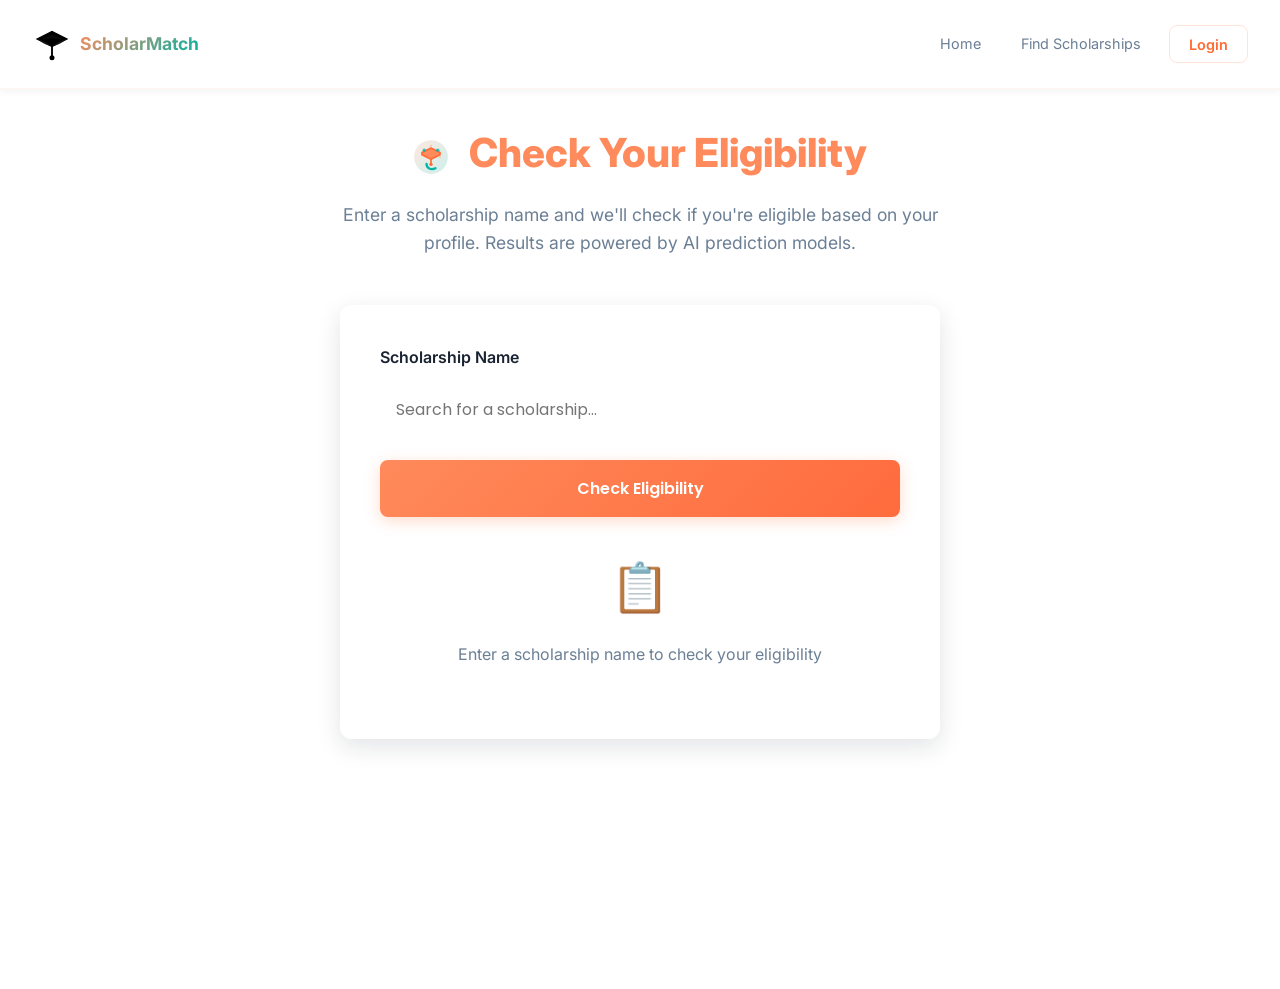
==== commit 2acc0d76: "Modified 3d image (hero section)" ====
--- a/frontend/eligibility.html
+++ b/frontend/eligibility.html
@@ -127,7 +127,7 @@
     .check-btn {
       width: 100%;
       padding: 1rem;
-      background: var(--primary);
+      background: linear-gradient(135deg, var(--primary) 0%, #FF6B3D 100%);
       color: white;
       border: none;
       border-radius: 8px;
@@ -136,6 +136,16 @@
       cursor: pointer;
       transition: all 0.3s ease;
       font-family: 'Poppins', sans-serif;
+      box-shadow: 0 4px 15px rgba(255, 138, 91, 0.3);
+    }
+
+    @keyframes pulse {
+      0%, 100% {
+        box-shadow: 0 4px 15px rgba(255, 138, 91, 0.3);
+      }
+      50% {
+        box-shadow: 0 4px 25px rgba(255, 138, 91, 0.5);
+      }
     }
 
     .check-btn:hover:not(:disabled) {
@@ -395,14 +405,25 @@
   <!-- Dashboard Header -->
   <header class="dashboard-header">
     <div class="dashboard-header-content">
-      <a href="/" class="dashboard-logo">
-        <span style="font-size: 1.5rem;">🎓</span>
-        <strong>ScholarMatch</strong>
+      <a href="/" class="dashboard-logo" style="display: flex; align-items: center; gap: 0.5rem; text-decoration: none;">
+        <svg width="40" height="40" viewBox="0 0 32 32" fill="none" xmlns="http://www.w3.org/2000/svg">
+          <!-- Graduation cap mortarboard -->
+          <polygon points="4,12 16,6 28,12 16,18" fill="#000000" stroke="#000000" stroke-width="1"/>
+          <!-- Cap front (front part of mortarboard) -->
+          <polygon points="6,12 16,8 26,12" fill="#0a0a0a" stroke="#000000" stroke-width="0.5"/>
+          <!-- Cap sides shadow -->
+          <polygon points="4,12 10,16 16,18 10,14" fill="#1a1a1a" opacity="0.7"/>
+          <polygon points="28,12 22,16 16,18 22,14" fill="#1a1a1a" opacity="0.7"/>
+          <!-- Tassel string -->
+          <line x1="16" y1="18" x2="16" y2="26" stroke="#000000" stroke-width="1.5"/>
+          <!-- Tassel bulb -->
+          <circle cx="16" cy="27" r="2" fill="#000000"/>
+        </svg>
+        <strong style="background: linear-gradient(135deg, #FF8A5B 0%, #00B4A6 100%); -webkit-background-clip: text; -webkit-text-fill-color: transparent; font-size: 1.1rem;">ScholarMatch</strong>
       </a>
       <nav class="dashboard-nav" style="margin-left:auto;">
         <a href="/">Home</a>
         <a href="/index.html">Find Scholarships</a>
-        <a href="/eligibility" style="color: var(--primary); border-bottom: 2px solid var(--primary);">Check Eligibility</a>
       </nav>
       <div class="auth-buttons" style="display:flex;align-items:center;gap:0.5rem;margin-left:0.75rem;">
         <div class="profile-menu">
@@ -420,9 +441,27 @@
       <!-- Hero Section -->
       <div class="eligibility-hero">
         <h1>
-          <svg aria-hidden="true" width="36" height="36" viewBox="0 0 24 24" fill="none" xmlns="http://www.w3.org/2000/svg" style="vertical-align:middle;margin-right:8px;">
-            <path d="M12 2L4 5v6c0 5 3.58 9.74 8 11 4.42-1.26 8-6 8-11V5l-8-3z" fill="#00B4A6"/>
-            <path d="M9.5 12.5l1.75 1.75L15.5 10" stroke="#fff" stroke-width="1.6" stroke-linecap="round" stroke-linejoin="round"/>
+          <svg aria-hidden="true" width="36" height="36" viewBox="0 0 32 32" fill="none" xmlns="http://www.w3.org/2000/svg" style="vertical-align:middle;margin-right:12px;display:inline-block;">
+            <!-- Gradient circle background -->
+            <circle cx="16" cy="16" r="15" fill="url(#grad2)" opacity="0.2"/>
+            <!-- Graduation cap -->
+            <path d="M8 12L16 8L24 12V14L16 18L8 14V12Z" fill="#FF8A5B" stroke="#FF6B35" stroke-width="1.5" stroke-linejoin="round"/>
+            <!-- Cap tassel -->
+            <path d="M16 18V22" stroke="#FF6B35" stroke-width="1.5" stroke-linecap="round"/>
+            <circle cx="16" cy="22.5" r="1.5" fill="#FF6B35"/>
+            <!-- Sparkle effects -->
+            <circle cx="10" cy="10" r="1.5" fill="#00B4A6" opacity="0.8"/>
+            <circle cx="22" cy="10" r="1.5" fill="#00B4A6" opacity="0.8"/>
+            <circle cx="16" cy="6" r="1" fill="#FFB08A" opacity="0.6"/>
+            <circle cx="24" cy="16" r="1" fill="#FFB08A" opacity="0.6"/>
+            <!-- Success checkmark -->
+            <path d="M12 22C12 26 16 28 20 26" stroke="#00B4A6" stroke-width="2" stroke-linecap="round" fill="none"/>
+            <defs>
+              <linearGradient id="grad2" x1="0%" y1="0%" x2="100%" y2="100%">
+                <stop offset="0%" style="stop-color:#FF8A5B;stop-opacity:1" />
+                <stop offset="100%" style="stop-color:#00B4A6;stop-opacity:1" />
+              </linearGradient>
+            </defs>
           </svg>
           Check Your Eligibility
         </h1>
@@ -745,9 +784,12 @@
     function setRecommendationButton(scholarshipName) {
       const btn = document.getElementById('checkBtn');
       if (!btn) return;
-      btn.textContent = 'Find Scholarship';
+      btn.innerHTML = '<span style="display:flex;align-items:center;justify-content:center;gap:0.5rem;">🔍 Find More Scholarships</span>';
       btn.type = 'button';
       btn.setAttribute('data-state', 'find');
+      btn.style.background = 'linear-gradient(135deg, #00B4A6 0%, #008B7F 100%)';
+      btn.style.boxShadow = '0 4px 15px rgba(0, 180, 166, 0.3)';
+      btn.style.animation = 'pulse 2s infinite';
       btn.onclick = () => {
         // Navigate to recommendations page
         const target = 'index.html';
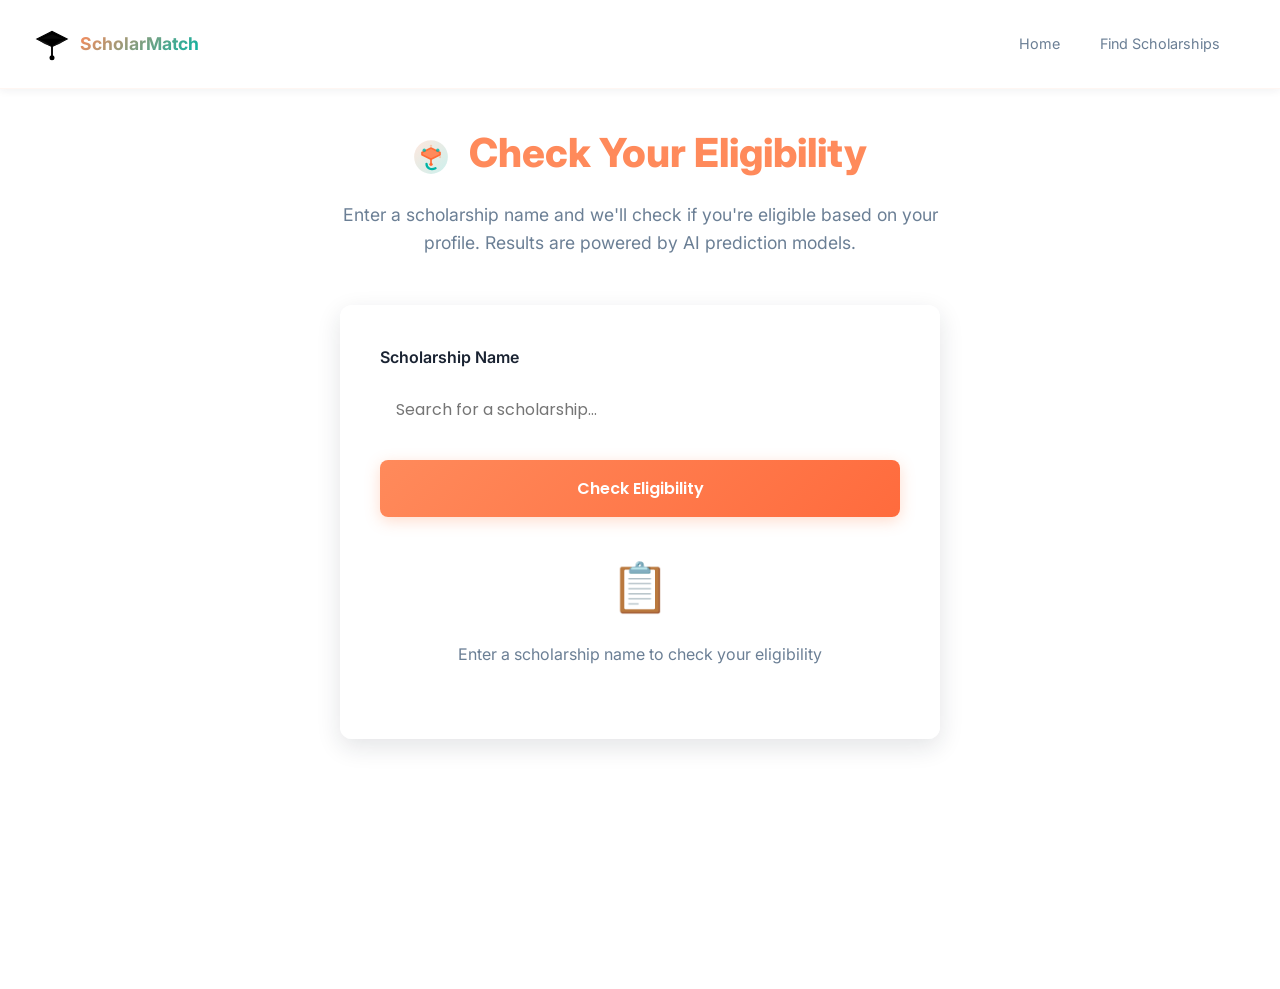
==== commit 58e58073: "Modified readme  file" ====
--- a/frontend/eligibility.html
+++ b/frontend/eligibility.html
@@ -427,7 +427,6 @@
       </nav>
       <div class="auth-buttons" style="display:flex;align-items:center;gap:0.5rem;margin-left:0.75rem;">
         <div class="profile-menu">
-          <a href="/login.html" id="loginBtn" class="nav-link nav-link--login">Login</a>
           <div id="profileDropdown" class="profile-dropdown">
             <a href="#" id="logoutDropdownBtn" class="dropdown-item">Logout</a>
           </div>
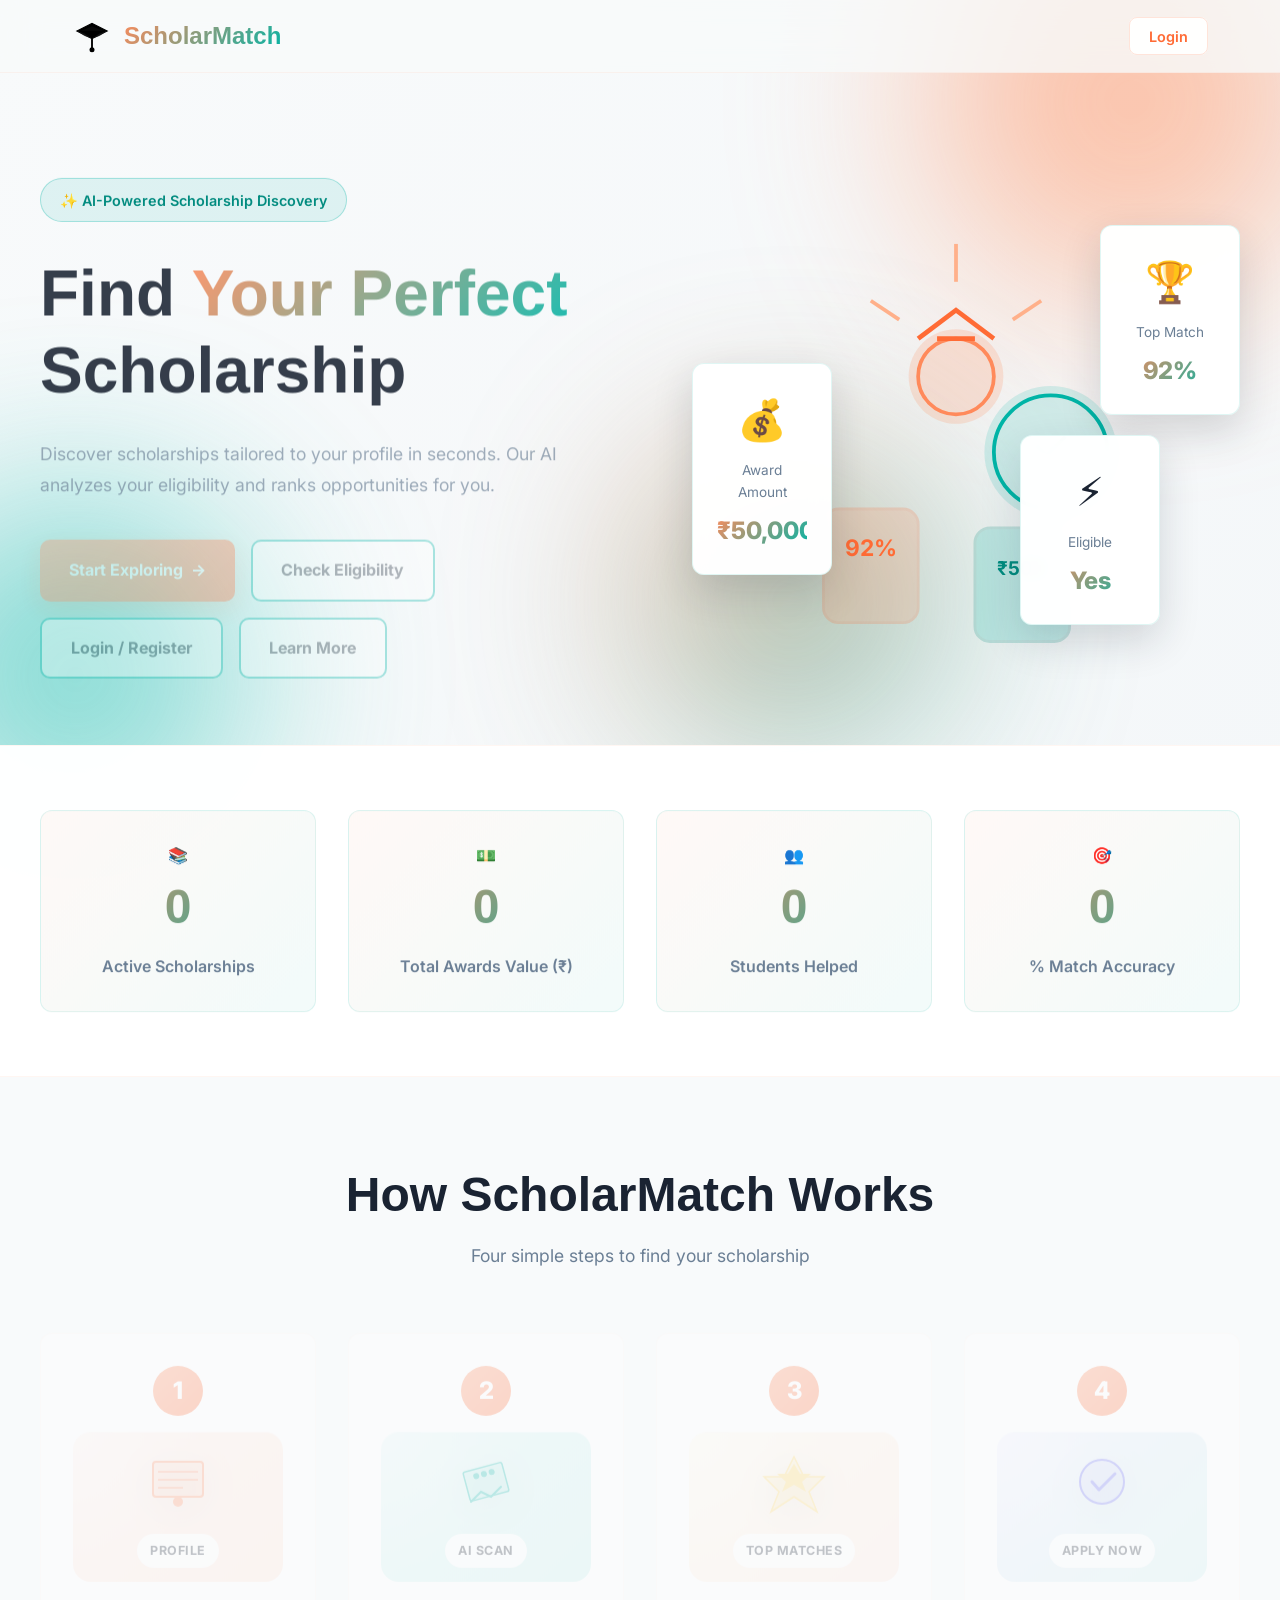
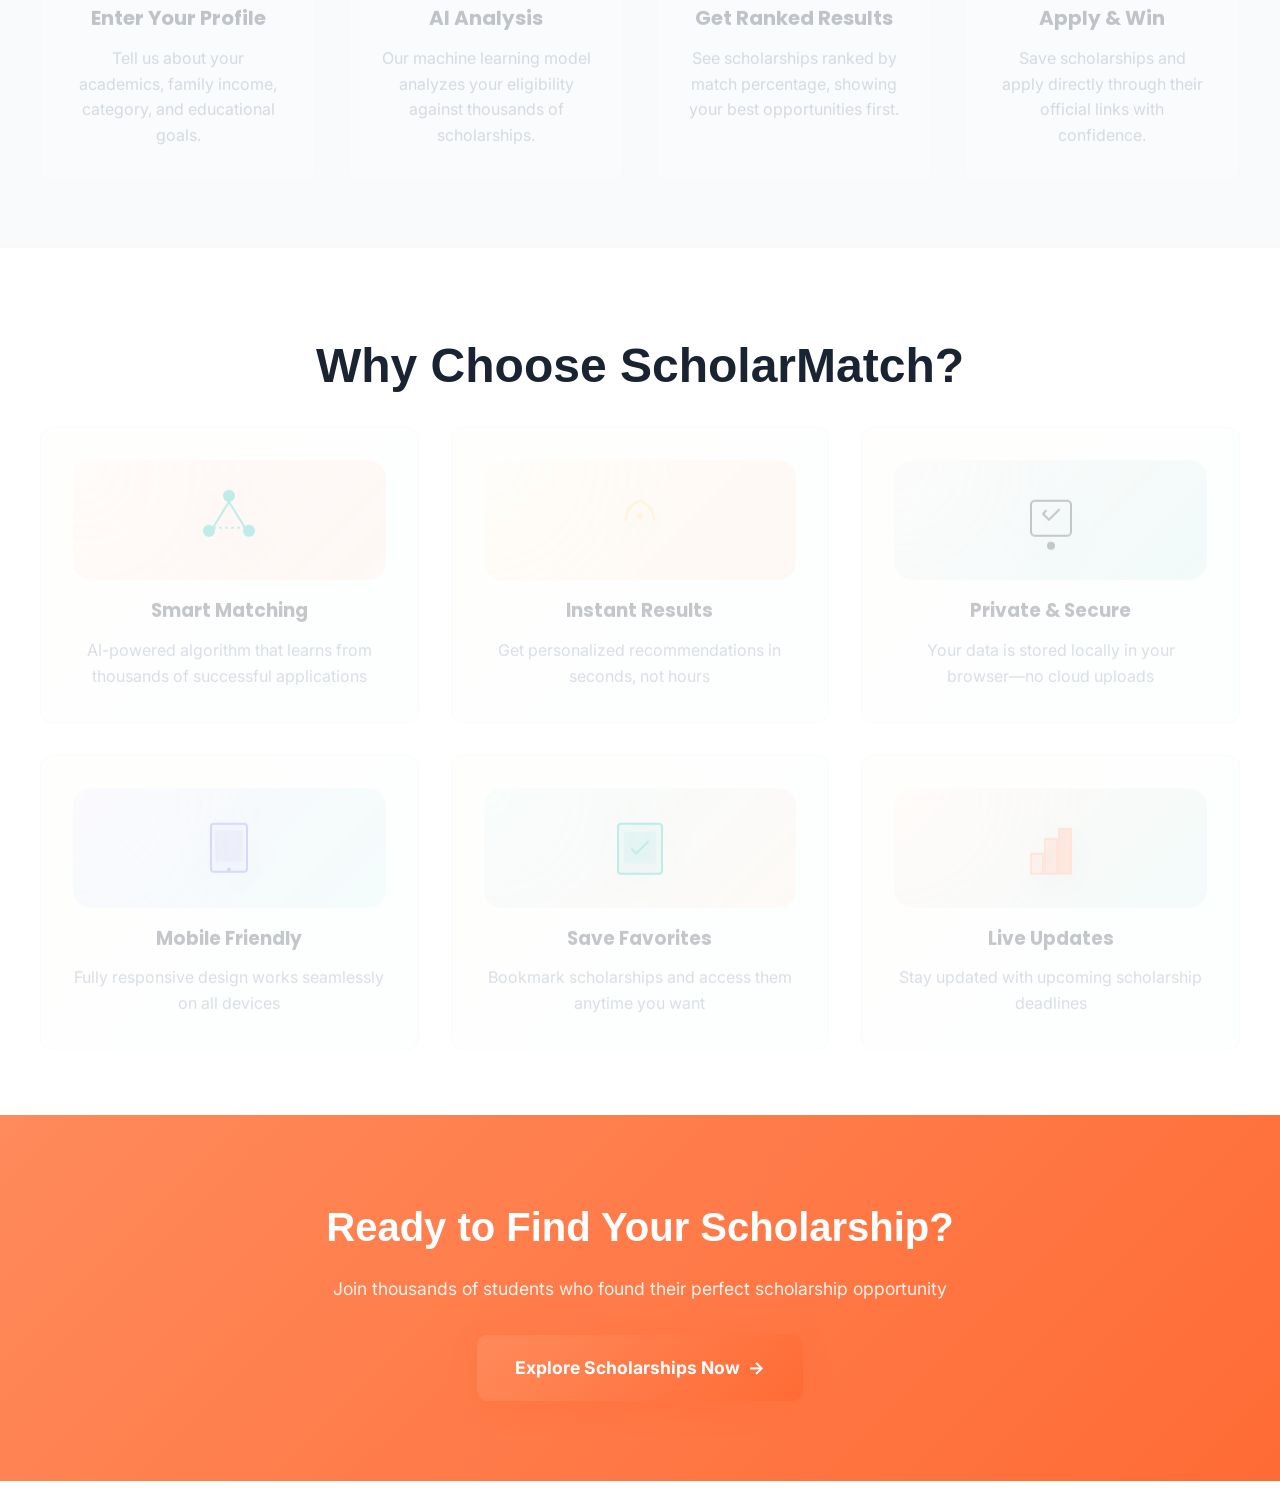
==== commit 4496c0f0: "Modified minute changes" ====
--- a/frontend/eligibility.html
+++ b/frontend/eligibility.html
@@ -401,11 +401,34 @@
     }
   </style>
 </head>
-<body>
+<body style="visibility:hidden;">
+  <script>
+    (async () => {
+      const endpoints = [
+        new URL('../php/api_me.php', window.location.href).toString(),
+        new URL('api_me_wrapper.php', window.location.href).toString()
+      ];
+
+      for (const endpoint of endpoints) {
+        try {
+          const response = await fetch(endpoint, { credentials: 'include' });
+          const data = await response.json();
+          if (data && data.authenticated) {
+            document.body.style.visibility = 'visible';
+            return;
+          }
+        } catch (error) {
+          // Try the next auth source.
+        }
+      }
+
+      window.location.replace('welcome.html');
+    })();
+  </script>
   <!-- Dashboard Header -->
   <header class="dashboard-header">
     <div class="dashboard-header-content">
-      <a href="/" class="dashboard-logo" style="display: flex; align-items: center; gap: 0.5rem; text-decoration: none;">
+      <a href="/" class="logo" style="display: flex; align-items: center; gap: 0.5rem; text-decoration: none;">
         <svg width="40" height="40" viewBox="0 0 32 32" fill="none" xmlns="http://www.w3.org/2000/svg">
           <!-- Graduation cap mortarboard -->
           <polygon points="4,12 16,6 28,12 16,18" fill="#000000" stroke="#000000" stroke-width="1"/>
@@ -419,7 +442,7 @@
           <!-- Tassel bulb -->
           <circle cx="16" cy="27" r="2" fill="#000000"/>
         </svg>
-        <strong style="background: linear-gradient(135deg, #FF8A5B 0%, #00B4A6 100%); -webkit-background-clip: text; -webkit-text-fill-color: transparent; font-size: 1.1rem;">ScholarMatch</strong>
+        <h1 class="logo-text" style="background: linear-gradient(135deg, #FF8A5B 0%, #00B4A6 100%); -webkit-background-clip: text; -webkit-text-fill-color: transparent; font-size: 1.1rem; margin: 0;">ScholarMatch</h1>
       </a>
       <nav class="dashboard-nav" style="margin-left:auto;">
         <a href="/">Home</a>
@@ -486,6 +509,20 @@
               <div id="autocompleteList" class="autocomplete-list"></div>
             </div>
           </div>
+          <div class="scholarship-input-group">
+            <label for="previousMarks">Previous Year Marks <span style="color: #e74c3c; font-weight: 600;">*</span></label>
+            <input
+              type="number"
+              id="previousMarks"
+              placeholder="e.g., 85.5"
+              min="0"
+              max="100"
+              step="0.1"
+              required
+              style="width: 100%; padding: 0.875rem 1rem; border: 2px solid var(--border-color); border-radius: 8px; font-size: 1rem; font-family: 'Poppins', sans-serif; transition: all 0.3s ease; background: white;"
+            />
+            <small style="color: var(--text-light); font-size: 0.85rem; margin-top: 0.25rem; display: block;">Enter your marks out of 100 (Required for accurate eligibility assessment)</small>
+          </div>
           <button type="submit" class="check-btn" id="checkBtn" data-state="check">Check Eligibility</button>
         </form>
 
@@ -652,6 +689,22 @@
         return;
       }
 
+      // Get marks - REQUIRED
+      const marksInput = document.getElementById('previousMarks');
+      const marks = marksInput.value.trim();
+      
+      if (!marks) {
+        showError('Please enter your previous year marks');
+        return;
+      }
+      
+      // Validate marks
+      const marksNum = parseFloat(marks);
+      if (isNaN(marksNum) || marksNum < 0 || marksNum > 100) {
+        showError('Please enter valid marks between 0 and 100');
+        return;
+      }
+
       // Show loading state
       const checkBtn = document.getElementById('checkBtn');
       if (checkBtn) {
@@ -666,12 +719,17 @@
       document.getElementById('checkBtn').disabled = true;
 
       try {
+        const payload = { 
+          scholarship_name: scholarshipName,
+          marks: marksNum
+        };
+        
         const response = await fetch(`${API_BASE}/check-scholarship-eligibility`, {
           method: 'POST',
           headers: {
             'Content-Type': 'application/json'
           },
-          body: JSON.stringify({ scholarship_name: scholarshipName })
+          body: JSON.stringify(payload)
         });
 
         const result = await response.json();
